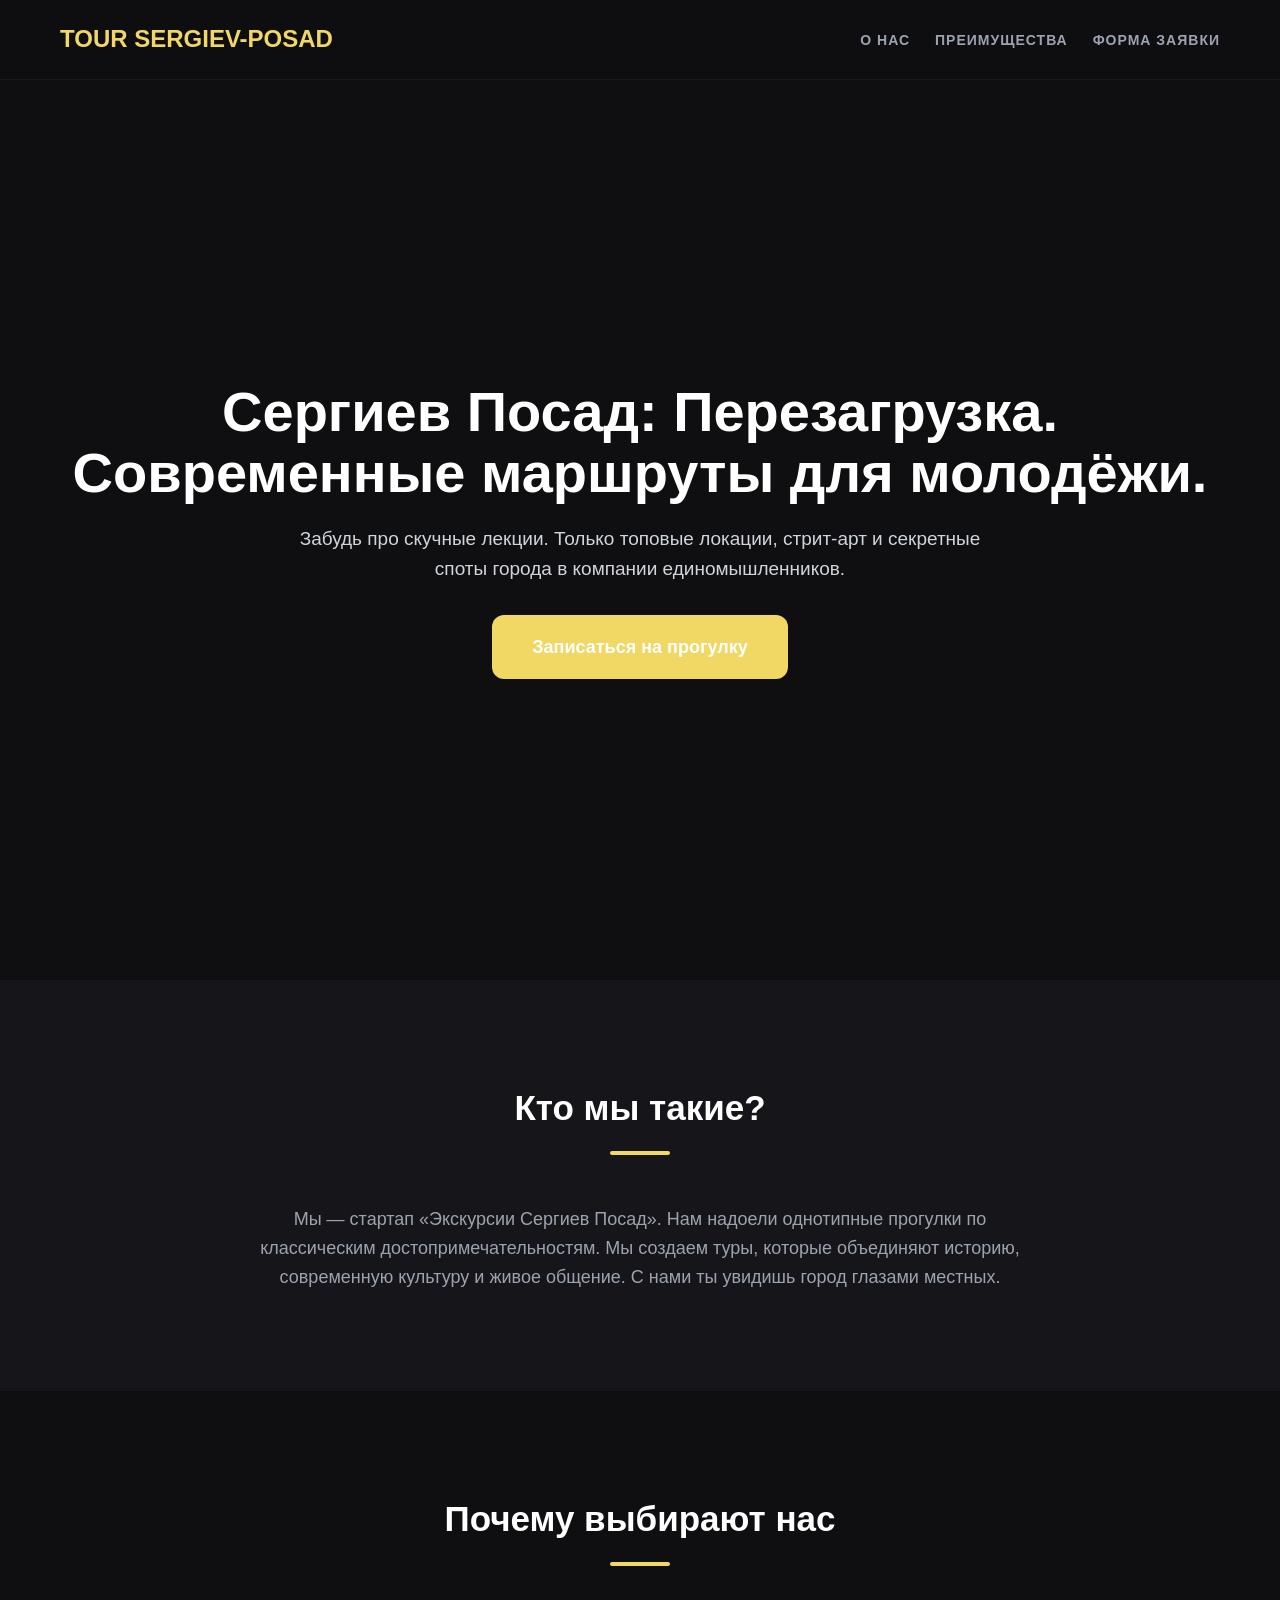
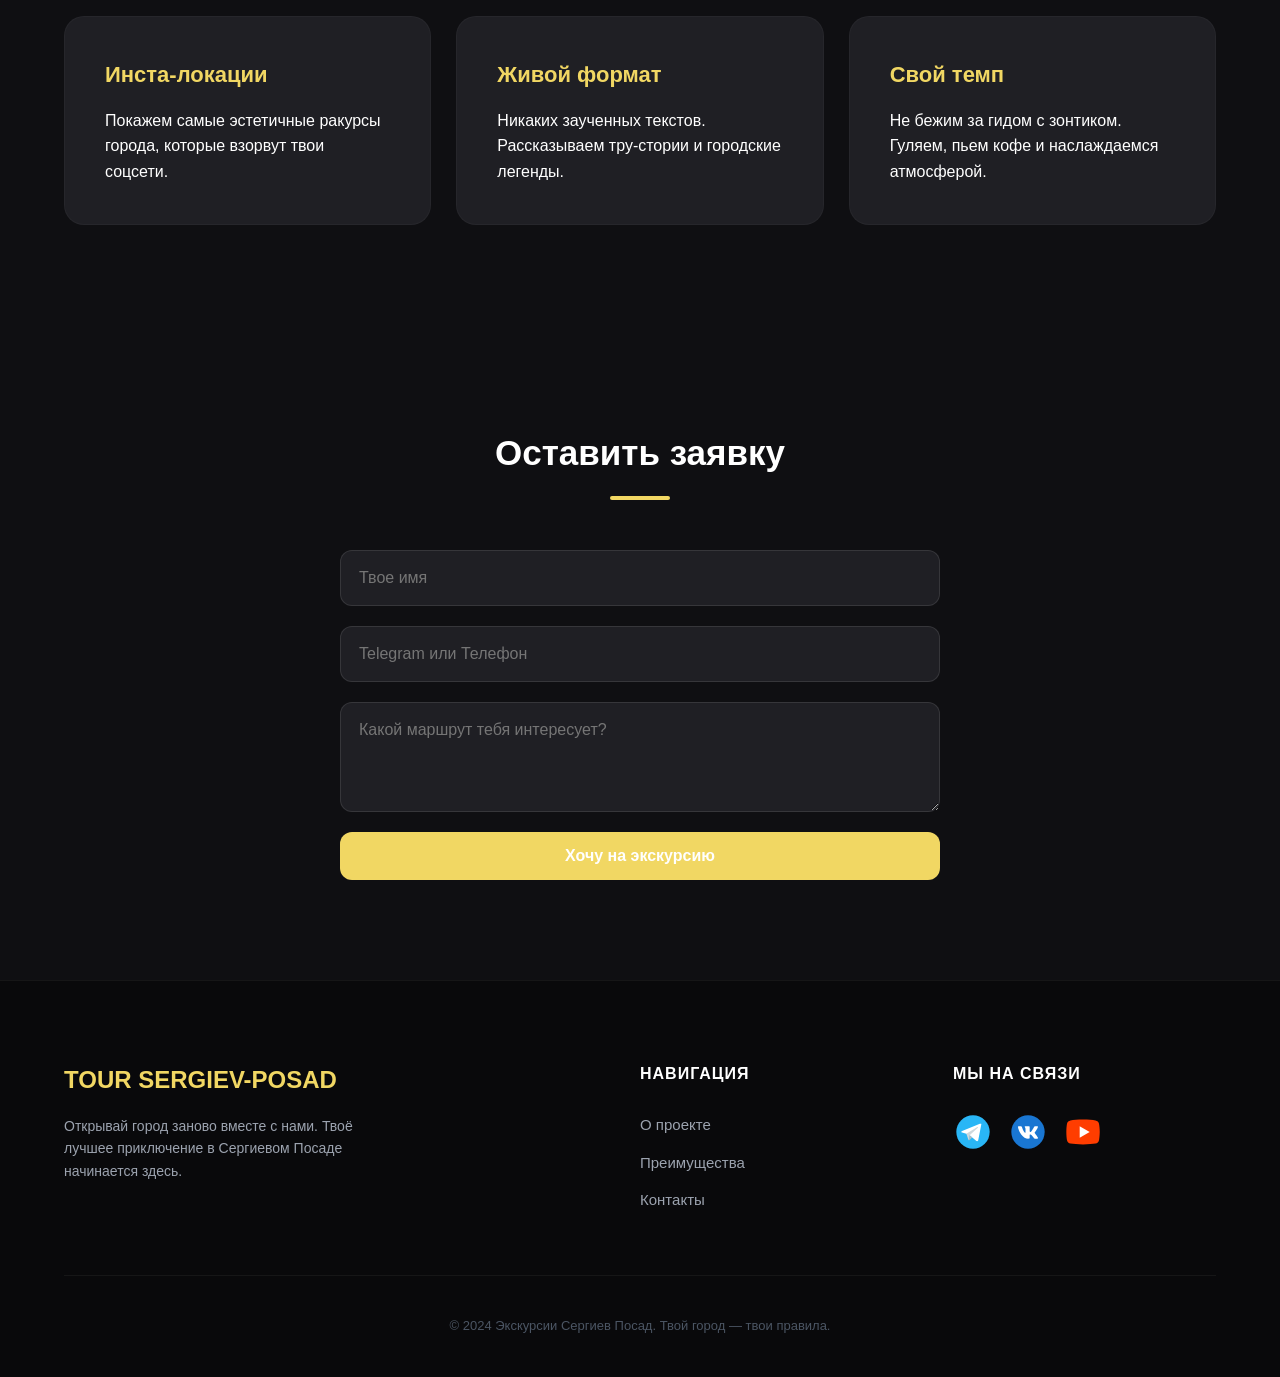
==== index.html @ 173a0145 "Add files via upload" ====
<!DOCTYPE html>
<html lang="ru">
<head>
    <meta charset="UTF-8">
    <meta name="viewport" content="width=device-width, initial-scale=1.0">
    <meta name="description" content="Экскурсии Сергиев Посад — авторские маршруты для молодёжи. Стрит-арт, секретные локации и никакой скучной истории.">
    <meta name="keywords" content="экскурсии Сергиев Посад, туры для молодежи, интересные места Посада, гид Сергиев Посад">
    <meta name="author" content="Команда Экскурсии Сергиев Посад">
    <meta name="google-site-verification" content="xAxU5WWlyPZFsu8_N-9CjtdOeN8Tk668DhFaNYPfjz0" />
    <meta property="og:type" content="website">
    <meta property="og:title" content="Экскурсии Сергиев Посад | Твой город — твои правила">
    <meta property="og:description" content="Покажем город, который не найти в учебниках. Стильно, активно, для своих.">
    <meta property="og:url" content="https://posad-modern.ru">
    <meta property="og:image" content="hero-bg.webp">
    <meta property="og:site_name" content="Экскурсии Сергиев Посад">

    <title>Экскурсии Сергиев Посад</title>
    <link rel="stylesheet" href="./css/reset.css">
    <link rel="stylesheet" href="./css/style.css">
    <link rel="stylesheet" href="./css/fonts.css">
</head>
<body>
<header class="header">
    <div class="container header__inner">
        <div class="header__logo"><a href="./index.html" class="header__logo-link">TOUR SERGIEV-POSAD</a></div>
        <nav class="header__nav">
            <ul class="header__nav-list">
                <li class="header__nav-item"><a href="#about" class="header__nav-link">О нас</a></li>
                <li class="header__nav-item"><a href="#features" class="header__nav-link">Преимущества</a></li>
                <li class="header__nav-item"><a href="#contact" class="header__nav-link">Форма заявки</a></li>
            </ul>
        </nav>
    </div>
</header>
<main class="main">
    <section class="hero">
        <div class="container hero__container">
            <h1 class="hero__title">Сергиев Посад: Перезагрузка. Современные маршруты для молодёжи.</h1>
            <p class="hero__description">Забудь про скучные лекции. Только топовые локации, стрит-арт и секретные споты города в компании единомышленников.</p>
            <a href="#contact" class="button button--large hero__button">Записаться на прогулку</a>
        </div>
    </section>
    <section id="about" class="about">
        <div class="container about__container">
            <h2 class="about__title">Кто мы такие?</h2>
            <div class="about__content">
                <p class="about__text">Мы — стартап «Экскурсии Сергиев Посад». Нам надоели однотипные прогулки по классическим достопримечательностям. Мы создаем туры, которые объединяют историю, современную культуру и живое общение. С нами ты увидишь город глазами местных.</p>
            </div>
        </div>
    </section>
    <section id="features" class="features">
        <div class="container features__container">
            <h2 class="features__title">Почему выбирают нас</h2>
            <div class="features__grid">
                <div class="feature-card">
                    <h3 class="feature-card__title">Инста-локации</h3>
                    <p class="feature-card__description">Покажем самые эстетичные ракурсы города, которые взорвут твои соцсети.</p>
                </div>
                <div class="feature-card">
                    <h3 class="feature-card__title">Живой формат</h3>
                    <p class="feature-card__description">Никаких заученных текстов. Рассказываем тру-стории и городские легенды.</p>
                </div>
                <div class="feature-card">
                    <h3 class="feature-card__title">Свой темп</h3>
                    <p class="feature-card__description">Не бежим за гидом с зонтиком. Гуляем, пьем кофе и наслаждаемся атмосферой.</p>
                </div>
            </div>
        </div>
    </section>
    <section id="contact" class="contact">
        <div class="container contact__container">
            <h2 class="contact__title">Оставить заявку</h2>
            <form class="contact__form form">
                <input type="text" class="form__input" placeholder="Твое имя" required>
                <input type="tel" class="form__input" placeholder="Telegram или Телефон" required>
                <textarea class="form__textarea" rows="4" placeholder="Какой маршрут тебя интересует?"></textarea>
                <button type="submit" class="button contact__submit">Хочу на экскурсию</button>
            </form>
        </div>
    </section>
</main>
<footer class="footer">
    <div class="container footer__container">
        <div class="footer__grid">
            <div class="footer__brand">
                <div class="footer__logo"><a href="./index.html" class="footer__logo-link">TOUR SERGIEV-POSAD</a></div>
                <p class="footer__slogan">Открывай город заново вместе с нами. Твоё лучшее приключение в Сергиевом Посаде начинается здесь.</p>
            </div>   
            <div class="footer__nav">
                <h4 class="footer__nav-title">Навигация</h4>
                <ul class="footer__nav-list">
                    <li class="footer__nav-item"><a href="#about" class="footer__nav-link">О проекте</a></li>
                    <li class="footer__nav-item"><a href="#features" class="footer__nav-link">Преимущества</a></li>
                    <li class="footer__nav-item"><a href="#contact" class="footer__nav-link">Контакты</a></li>
                </ul>
            </div>
            <div class="footer__social">
                <h4 class="footer__social-title">Мы на связи</h4>
                <div class="footer__social-list">
                    <a href="https://t.me" class="footer__social-link"><img src="./icons/icons-telegram.svg" alt="TG" class="footer__social-image"></a>
                    <a href="https://vk.com/" class="footer__social-link"><img src="./icons/icons-vk.svg" alt="VK" class="footer__social-image"></a>
                    <a href="https://www.youtube.com" class="footer__social-link"><img src="./icons/icons-youtube.svg" alt="YT" class="footer__social-image"></a>
                </div>
            </div>
        </div>
        <div class="footer__bottom">
            <p class="footer__copyright">&copy; 2024 Экскурсии Сергиев Посад. Твой город — твои правила.</p>
        </div>
    </div>
</footer>
</body>
</html>
---- css/style.css ----
* {
    margin: 0;
    padding: 0;
    box-sizing: border-box;
}

body {
    font-family: 'Montserrat', sans-serif;
    font-weight: 400;
    line-height: 1.6;
    color: #ffffff;
    background-color: #0f0f12;
}

.container {
    width: 90%;
    max-width: 1200px;
    margin: 0 auto;
}

.button {
    display: inline-block;
    background: #f1d763;
    color: #ffffff;
    padding: 15px 30px;
    border-radius: 12px;
    text-decoration: none;
    font-weight: 700;
    transition: 0.3s;
    border: none;
    cursor: pointer;
    text-align: center;
    font-family: 'Montserrat', sans-serif;
    font-size: 16px;
}

.button:hover {
    background: #ecca30;
    box-shadow: 0 10px 20px rgba(241, 203, 99, 0.3);
}

.button--large {
    padding: 18px 40px;
    font-size: 18px;
}

.header {
    background: rgba(15, 15, 18, 0.95);
    height: 80px;
    display: flex;
    align-items: center;
    border-bottom: 1px solid rgba(255, 255, 255, 0.05);
    position: sticky;
    top: 0;
    z-index: 100;
}

.header__inner {
    display: flex;
    justify-content: space-between;
    align-items: center;
    width: 100%;
    padding: 0 20px;
}

.header__logo-link, .footer__logo-link {
    font-size: 24px;
    font-weight: 700;
    color: #f1d763;
    text-decoration: none;
}

.header__nav-list {
    display: flex;
    list-style: none;
}

.header__nav-item {
    margin-left: 25px;
}

.header__nav-link {
    font-weight: 600;
    color: #9ca3af;
    text-decoration: none;
    transition: 0.3s;
    font-size: 14px;
    text-transform: uppercase;
    letter-spacing: 1px;
}

.header__nav-link:hover {
    color: #f1d763;
}

.hero {
    height: 100vh;
    background: linear-gradient(rgba(15, 15, 18, 0.7), rgba(15, 15, 18, 0.9)), 
                url('../img/sergiev-posad-bg.webp') no-repeat center center/cover;
    display: flex;
    align-items: center;
    text-align: center;
}

.hero__title {
    font-weight: 800;
    font-size: clamp(32px, 5vw, 56px);
    margin-bottom: 20px;
    line-height: 1.1;
}

.hero__description {
    font-size: 19px;
    color: #d1d5db;
    margin-bottom: 30px;
    max-width: 700px;
    margin-left: auto;
    margin-right: auto;
}

.about, .features, .contact {
    padding: 100px 0;
}

.contact {
    background: linear-gradient(rgba(15, 15, 18, 0.7), rgba(15, 15, 18, 0.9)), url(../img/sergiev-posad-contact.webp) no-repeat center center / cover;
}


.about__title, .features__title, .contact__title {
    font-weight: 800;
    font-size: 35px;
    text-align: center;
    margin-bottom: 50px;
    color: #ffffff;
}

.about__title::after, .features__title::after, .contact__title::after {
    content: '';
    display: block;
    width: 60px;
    height: 4px;
    background: #f1d763;
    margin: 15px auto 0;
    border-radius: 2px;
}

.about {
    background: #16161a;
}

.about__text {
    max-width: 800px;
    margin: 0 auto;
    font-size: 18px;
    color: #9ca3af;
    text-align: center;
}

.features__grid {
    display: grid;
    grid-template-columns: repeat(auto-fit, minmax(280px, 1fr));
    gap: 25px;
}

.feature-card {
    background: #1f1f24;
    padding: 40px;
    border-radius: 20px;
    text-align: left;
    border: 1px solid rgba(255, 255, 255, 0.03);
    transition: 0.4s;
}

.feature-card:hover {
    background: #24242b;
    border-color: rgba(99, 102, 241, 0.4);
}

.feature-card__title {
    font-weight: 700;
    font-size: 22px;
    margin-bottom: 15px;
    color: #f1d763;
}

.form {
    max-width: 600px;
    margin: 0 auto;
    display: flex;
    flex-direction: column;
    gap: 20px;
}

.form__input, .form__textarea {
    width: 100%;
    padding: 18px;
    background: #1f1f24;
    border: 1px solid rgba(255, 255, 255, 0.1);
    border-radius: 12px;
    color: #ffffff;
    font-size: 16px;
    font-family: 'Montserrat', sans-serif;
}

.form__input:focus, .form__textarea:focus {
    outline: none;
    border-color: #f1d763;
    background: #24242b;
}

.footer {
    padding: 80px 0 40px 0;
    background: #09090b;
    border-top: 1px solid rgba(255, 255, 255, 0.05);
}

.footer__grid {
    display: grid;
    grid-template-columns: 2fr 1fr 1fr;
    gap: 50px;
    margin-bottom: 50px;
}

.footer__slogan {
    font-size: 14px;
    color: #9ca3af;
    margin-top: 15px;
    max-width: 300px;
}

.footer__nav-title, 
.footer__social-title {
    color: #ffffff;
    font-size: 16px;
    font-weight: 700;
    margin-bottom: 25px;
    text-transform: uppercase;
    letter-spacing: 1px;
}

.footer__nav-list {
    list-style: none;
}

.footer__nav-item {
    margin-bottom: 12px;
}

.footer__nav-link {
    color: #9ca3af;
    text-decoration: none;
    font-size: 15px;
    transition: 0.3s;
}

.footer__nav-link:hover {
    color: #f1d763;
}

.footer__social-list {
    display: flex;
    gap: 15px;
}

.footer__social-image {
    display: block;
    width: 40px;
    height: 40px;
}

.footer__bottom {
    text-align: center;
    padding-top: 40px;
    border-top: 1px solid rgba(255, 255, 255, 0.05);
}

.footer__copyright {
    font-size: 13px;
    color: #4b5563;
}

@media (max-width: 768px) {
    .header__nav {
        display: none;
    }
    
    .hero {
        height: 80vh;
    }

    .footer__grid {
        grid-template-columns: 1fr;
        gap: 40px;
        text-align: center;
    }
    
    .footer__logo {
        justify-content: center;
    }

    .footer__slogan {
        margin: 15px auto 0;
    }
    
    .footer__social-list {
        justify-content: center;
    }
}
---- css/fonts.css ----
/* Regular */
@font-face {
    font-family: 'Montserrat';
    src: url('./fonts/Montserrat-Regular.woff2') format('woff2');
    font-weight: 400;
    font-style: normal;
    font-display: swap;
}

/* Medium */
@font-face {
    font-family: 'Montserrat';
    src: url('./fonts/Montserrat-Medium.woff2') format('woff2');
    font-weight: 500;
    font-style: normal;
    font-display: swap;
}

/* Bold */
@font-face {
    font-family: 'Montserrat';
    src: url('./fonts/Montserrat-Bold.woff2') format('woff2');
    font-weight: 700;
    font-style: normal;
    font-display: swap;
}

/* ExtraBold */
@font-face {
    font-family: 'Montserrat';
    src: url('./fonts/Montserrat-ExtraBold.woff2') format('woff2');
    font-weight: 800;
    font-style: normal;
    font-display: swap;
}
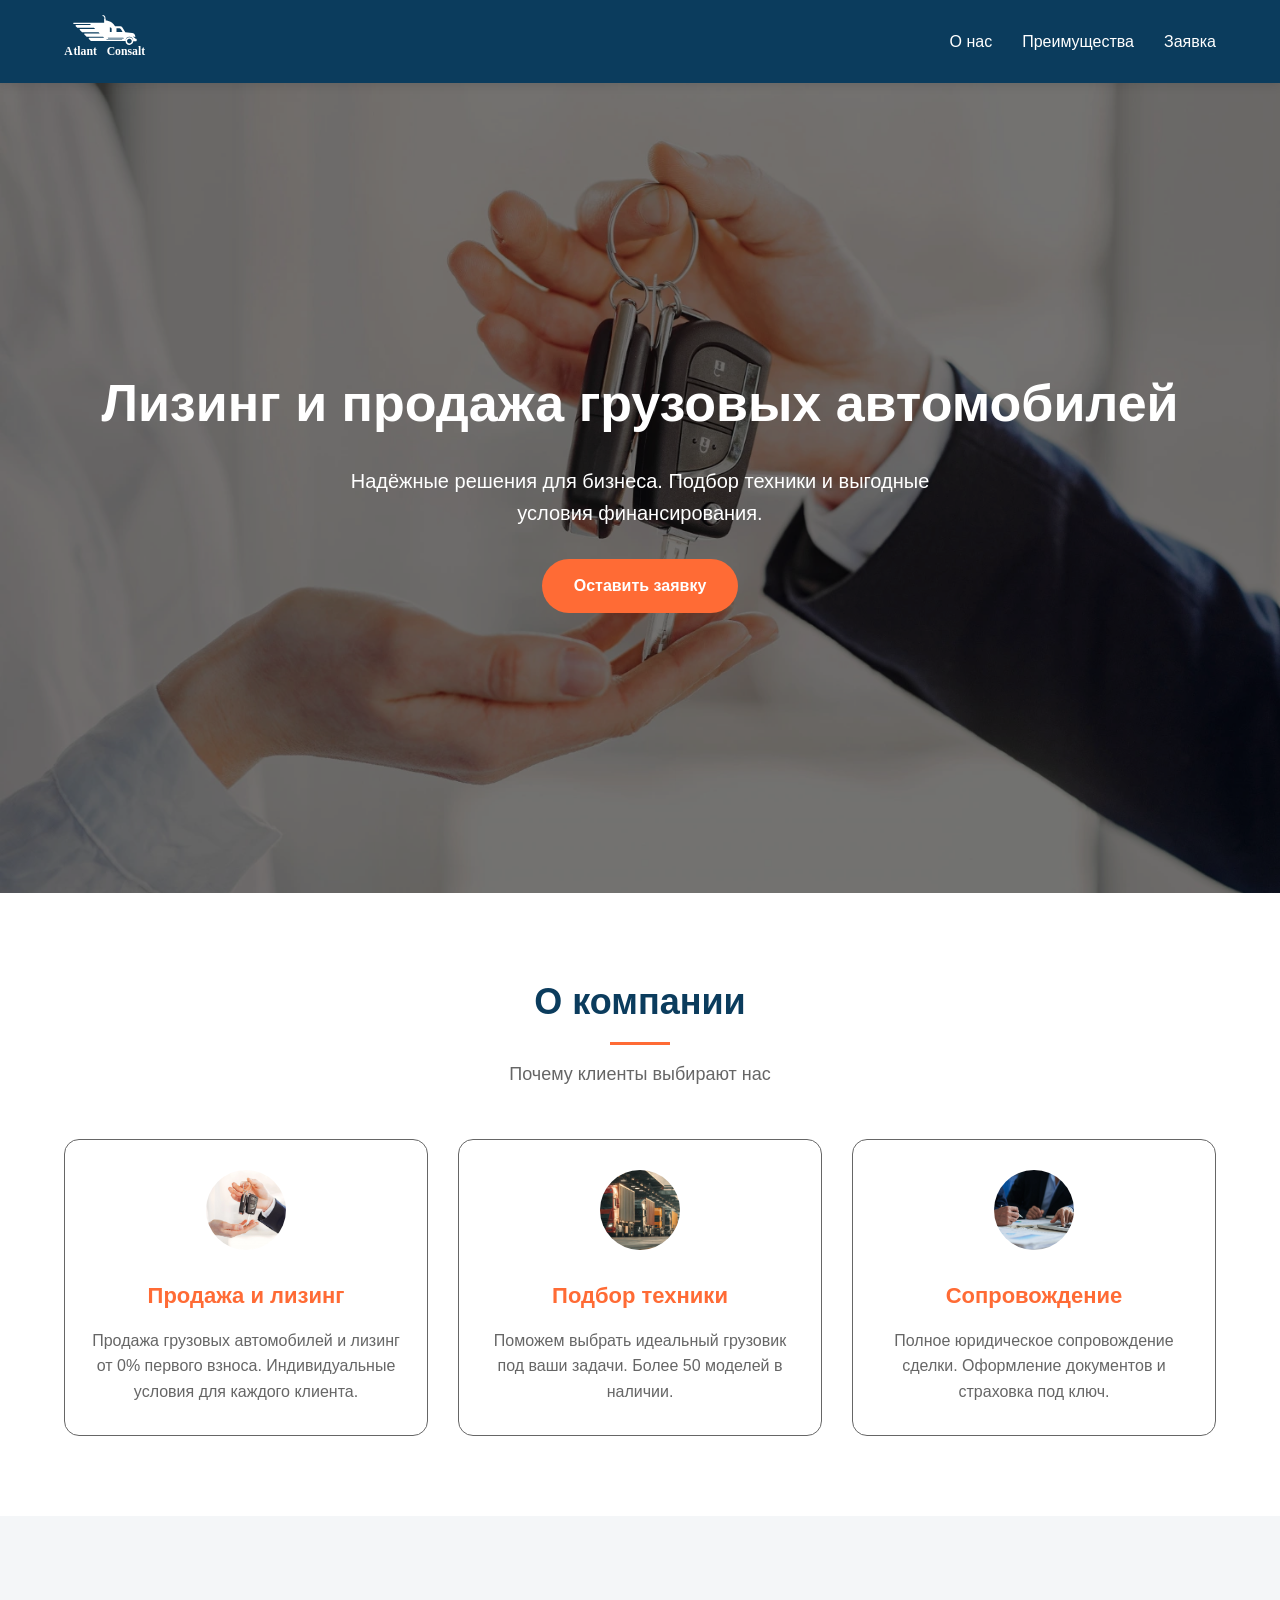
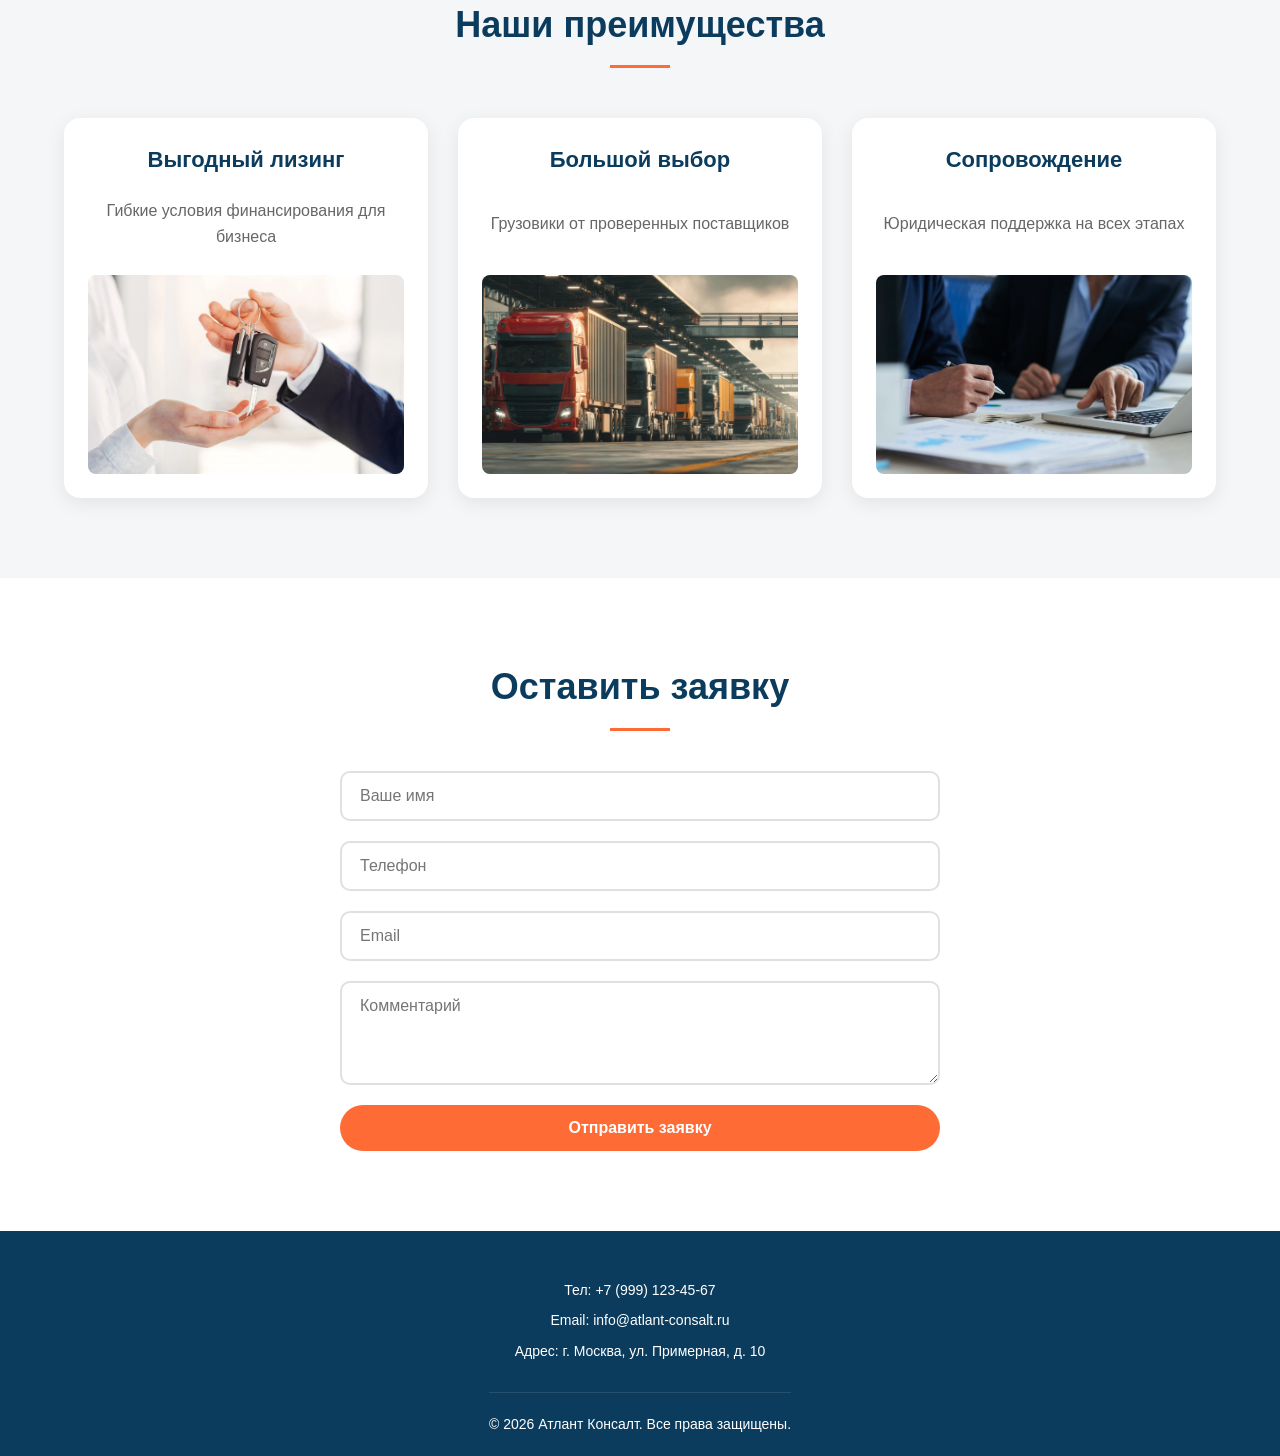
==== commit ef82f7ac: "Add files via upload" ====
--- a/index.html
+++ b/index.html
@@ -1,112 +1,138 @@
 <!DOCTYPE html>
-<html lang="ru">
+<html lang="en">
+
 <head>
     <meta charset="UTF-8">
     <meta name="viewport" content="width=device-width, initial-scale=1.0">
-    <meta name="description" content="Экскурсии Сергиев Посад — авторские маршруты для молодёжи. Стрит-арт, секретные локации и никакой скучной истории.">
-    <meta name="keywords" content="экскурсии Сергиев Посад, туры для молодежи, интересные места Посада, гид Сергиев Посад">
-    <meta name="author" content="Команда Экскурсии Сергиев Посад">
-    <meta name="google-site-verification" content="xAxU5WWlyPZFsu8_N-9CjtdOeN8Tk668DhFaNYPfjz0" />
-    <meta property="og:type" content="website">
-    <meta property="og:title" content="Экскурсии Сергиев Посад | Твой город — твои правила">
-    <meta property="og:description" content="Покажем город, который не найти в учебниках. Стильно, активно, для своих.">
-    <meta property="og:url" content="https://posad-modern.ru">
-    <meta property="og:image" content="hero-bg.webp">
-    <meta property="og:site_name" content="Экскурсии Сергиев Посад">
+    <title>Атлант Консалт</title>
+    <meta name="google-site-verification" content="G4zwEu5FNjh6REfWzgJAvGYbP-BQJkNqIsNCEa9ZBdk" />
+    <meta name="description"
+        content="Лизинг и продажа грузовых автомобилей для бизнеса. Выгодные условия, быстрый подбор техники, сопровождение сделки под ключ.">
+    <meta name="keywords"
+        content="лизинг грузовых авто, продажа грузовиков, финансирование для бизнеса, грузовые автомобили">
+    <meta name="robots" content="index, follow, max-image-preview:large">
+    <meta name="author" content="Атлант Консалт">
+    <link rel="canonical"
+        href="https://example.com СЮДА ВПИШИ СВОЙ САЙТСЮДА ВПИШИ СВОЙ САЙТСЮДА ВПИШИ СВОЙ САЙТСЮДА ВПИШИ СВОЙ САЙТСЮДА ВПИШИ СВОЙ САЙТСЮДА ВПИШИ СВОЙ САЙТСЮДА ВПИШИ СВОЙ САЙТСЮДА ВПИШИ СВОЙ САЙТСЮДА ВПИШИ СВОЙ САЙТСЮДА ВПИШИ СВОЙ САЙТ">
+    <link rel="stylesheet" href="css/style.css">
+    <link rel="icon" type="image/svg+xml" href="images/logo.svg">
+</head>
 
-    <title>Экскурсии Сергиев Посад</title>
-    <link rel="stylesheet" href="./css/reset.css">
-    <link rel="stylesheet" href="./css/style.css">
-    <link rel="stylesheet" href="./css/fonts.css">
-</head>
 <body>
-<header class="header">
-    <div class="container header__inner">
-        <div class="header__logo"><a href="./index.html" class="header__logo-link">TOUR SERGIEV-POSAD</a></div>
-        <nav class="header__nav">
-            <ul class="header__nav-list">
-                <li class="header__nav-item"><a href="#about" class="header__nav-link">О нас</a></li>
-                <li class="header__nav-item"><a href="#features" class="header__nav-link">Преимущества</a></li>
-                <li class="header__nav-item"><a href="#contact" class="header__nav-link">Форма заявки</a></li>
-            </ul>
-        </nav>
-    </div>
-</header>
-<main class="main">
-    <section class="hero">
-        <div class="container hero__container">
-            <h1 class="hero__title">Сергиев Посад: Перезагрузка. Современные маршруты для молодёжи.</h1>
-            <p class="hero__description">Забудь про скучные лекции. Только топовые локации, стрит-арт и секретные споты города в компании единомышленников.</p>
-            <a href="#contact" class="button button--large hero__button">Записаться на прогулку</a>
+    <header class="header">
+        <div class="header__container container">
+            <a class="header__logo" href="/">
+                <img class="header__logo-image" src="images/logo.svg" alt="Атлант Консалт логотип">
+            </a>
+            <nav class="header__nav">
+                <a class="header__link" href="#about">О нас</a>
+                <a class="header__link" href="#features">Преимущества</a>
+                <a class="header__link" href="#contact">Заявка</a>
+            </nav>
         </div>
-    </section>
-    <section id="about" class="about">
-        <div class="container about__container">
-            <h2 class="about__title">Кто мы такие?</h2>
-            <div class="about__content">
-                <p class="about__text">Мы — стартап «Экскурсии Сергиев Посад». Нам надоели однотипные прогулки по классическим достопримечательностям. Мы создаем туры, которые объединяют историю, современную культуру и живое общение. С нами ты увидишь город глазами местных.</p>
+    </header>
+
+    <main class="main">
+        <section class="hero">
+            <div class="hero__overlay"></div>
+            <div class="hero__container container">
+                <h1 class="hero__title">
+                    Лизинг и продажа грузовых автомобилей
+                </h1>
+                <p class="hero__text">
+                    Надёжные решения для бизнеса. Подбор техники и выгодные условия финансирования.
+                </p>
+                <a class="hero__button button" href="#contact">
+                    Оставить заявку
+                </a>
+            </div>
+        </section>
+
+        <section id="about" class="about">
+            <div class="about__overlay"></div>
+            <div class="about__container container">
+                <h2 class="about__title">О компании</h2>
+                <p class="about__subtitle">Почему клиенты выбирают нас</p>
+
+                <div class="about__list">
+                    <div class="about-card">
+                        <img class="about-card__image" src="images/leasing-image.webp" alt="Продажа и лизинг">
+                        <h3 class="about-card__title">Продажа и лизинг</h3>
+                        <p class="about-card__text">Продажа грузовых автомобилей и лизинг от 0% первого взноса.
+                            Индивидуальные условия для каждого клиента.</p>
+                    </div>
+
+                    <div class="about-card">
+                        <img class="about-card__image" src="images/selection-image.webp" alt="Подбор техники">
+                        <h3 class="about-card__title">Подбор техники</h3>
+                        <p class="about-card__text">Поможем выбрать идеальный грузовик под ваши задачи. Более 50 моделей
+                            в наличии.</p>
+                    </div>
+
+                    <div class="about-card">
+                        <img class="about-card__image" src="images/escort-image.webp" alt="Сопровождение">
+                        <h3 class="about-card__title">Сопровождение</h3>
+                        <p class="about-card__text">Полное юридическое сопровождение сделки. Оформление документов и
+                            страховка под ключ.</p>
+                    </div>
+                </div>
+            </div>
+        </section>
+
+        <section id="features" class="features">
+            <div class="features__container container">
+                <h2 class="features__title">Наши преимущества</h2>
+                <div class="features__list">
+                    <div class="feature-card">
+                        <h3 class="feature-card__title">Выгодный лизинг</h3>
+                        <p class="feature-card__text">Гибкие условия финансирования для бизнеса</p>
+                        <img class="feature-card__image" src="images/leasing-image.webp" alt="Выгодный лизинг">
+
+                    </div>
+                    <div class="feature-card">
+                        <h3 class="feature-card__title">Большой выбор</h3>
+                        <p class="feature-card__text">Грузовики от проверенных поставщиков</p>
+                        <img class="feature-card__image" src="images/selection-image.webp" alt="Большой выбор">
+
+                    </div>
+                    <div class="feature-card">
+                        <h3 class="feature-card__title">Сопровождение</h3>
+                        <p class="feature-card__text">Юридическая поддержка на всех этапах</p>
+                        <img class="feature-card__image" src="images/escort-image.webp" alt="Сопровождение">
+
+                    </div>
+                </div>
+            </div>
+        </section>
+
+        <section id="contact" class="contact">
+            <div class="contact__container container">
+                <h2 class="contact__title">Оставить заявку</h2>
+                <form class="contact__form" action="#" method="POST">
+                    <input class="contact__input" type="text" name="name" placeholder="Ваше имя" required>
+                    <input class="contact__input" type="tel" name="phone" placeholder="Телефон" required>
+                    <input class="contact__input" type="email" name="email" placeholder="Email">
+                    <textarea class="contact__textarea" name="comment" placeholder="Комментарий" rows="4"></textarea>
+                    <button class="contact__button button" type="submit">
+                        Отправить заявку
+                    </button>
+                </form>
+            </div>
+        </section>
+    </main>
+
+    <footer class="footer">
+        <div class="footer__container container">
+            <div class="footer__contacts">
+                <p class="footer__text">Тел: +7 (999) 123-45-67</p>
+                <p class="footer__text">Email: info@atlant-consalt.ru</p>
+                <p class="footer__text">Адрес: г. Москва, ул. Примерная, д. 10</p>
+                <p class="footer__copy">
+                    © 2026 Атлант Консалт. Все права защищены.
+                </p>
             </div>
         </div>
-    </section>
-    <section id="features" class="features">
-        <div class="container features__container">
-            <h2 class="features__title">Почему выбирают нас</h2>
-            <div class="features__grid">
-                <div class="feature-card">
-                    <h3 class="feature-card__title">Инста-локации</h3>
-                    <p class="feature-card__description">Покажем самые эстетичные ракурсы города, которые взорвут твои соцсети.</p>
-                </div>
-                <div class="feature-card">
-                    <h3 class="feature-card__title">Живой формат</h3>
-                    <p class="feature-card__description">Никаких заученных текстов. Рассказываем тру-стории и городские легенды.</p>
-                </div>
-                <div class="feature-card">
-                    <h3 class="feature-card__title">Свой темп</h3>
-                    <p class="feature-card__description">Не бежим за гидом с зонтиком. Гуляем, пьем кофе и наслаждаемся атмосферой.</p>
-                </div>
-            </div>
-        </div>
-    </section>
-    <section id="contact" class="contact">
-        <div class="container contact__container">
-            <h2 class="contact__title">Оставить заявку</h2>
-            <form class="contact__form form">
-                <input type="text" class="form__input" placeholder="Твое имя" required>
-                <input type="tel" class="form__input" placeholder="Telegram или Телефон" required>
-                <textarea class="form__textarea" rows="4" placeholder="Какой маршрут тебя интересует?"></textarea>
-                <button type="submit" class="button contact__submit">Хочу на экскурсию</button>
-            </form>
-        </div>
-    </section>
-</main>
-<footer class="footer">
-    <div class="container footer__container">
-        <div class="footer__grid">
-            <div class="footer__brand">
-                <div class="footer__logo"><a href="./index.html" class="footer__logo-link">TOUR SERGIEV-POSAD</a></div>
-                <p class="footer__slogan">Открывай город заново вместе с нами. Твоё лучшее приключение в Сергиевом Посаде начинается здесь.</p>
-            </div>   
-            <div class="footer__nav">
-                <h4 class="footer__nav-title">Навигация</h4>
-                <ul class="footer__nav-list">
-                    <li class="footer__nav-item"><a href="#about" class="footer__nav-link">О проекте</a></li>
-                    <li class="footer__nav-item"><a href="#features" class="footer__nav-link">Преимущества</a></li>
-                    <li class="footer__nav-item"><a href="#contact" class="footer__nav-link">Контакты</a></li>
-                </ul>
-            </div>
-            <div class="footer__social">
-                <h4 class="footer__social-title">Мы на связи</h4>
-                <div class="footer__social-list">
-                    <a href="https://t.me" class="footer__social-link"><img src="./icons/icons-telegram.svg" alt="TG" class="footer__social-image"></a>
-                    <a href="https://vk.com/" class="footer__social-link"><img src="./icons/icons-vk.svg" alt="VK" class="footer__social-image"></a>
-                    <a href="https://www.youtube.com" class="footer__social-link"><img src="./icons/icons-youtube.svg" alt="YT" class="footer__social-image"></a>
-                </div>
-            </div>
-        </div>
-        <div class="footer__bottom">
-            <p class="footer__copyright">&copy; 2024 Экскурсии Сергиев Посад. Твой город — твои правила.</p>
-        </div>
-    </div>
-</footer>
+    </footer>
 </body>
-</html>
+
+</html>
--- a/css/style.css
+++ b/css/style.css
@@ -1,15 +1,29 @@
+:root {
+    --color-primary: #0b3c5d;
+    --color-secondary: #328cc1;
+    --color-accent: #ff6b35;
+    --color-white: #ffffff;
+    --color-dark: #1d2124;
+    --color-gray-light: #f4f6f8;
+    --color-gray: #666666;
+    --transition: all 0.3s ease;
+}
+
 * {
     margin: 0;
     padding: 0;
     box-sizing: border-box;
 }
 
+html {
+    scroll-behavior: smooth;
+}
+
 body {
-    font-family: 'Montserrat', sans-serif;
-    font-weight: 400;
+    font-family: 'Arial', 'Helvetica', sans-serif;
+    color: var(--color-dark);
     line-height: 1.6;
-    color: #ffffff;
-    background-color: #0f0f12;
+    overflow-x: hidden;
 }
 
 .container {
@@ -20,290 +34,509 @@
 
 .button {
     display: inline-block;
-    background: #f1d763;
-    color: #ffffff;
-    padding: 15px 30px;
-    border-radius: 12px;
+    background: var(--color-accent);
+    color: var(--color-white);
+    padding: 14px 32px;
+    border-radius: 50px;
     text-decoration: none;
-    font-weight: 700;
-    transition: 0.3s;
+    font-weight: bold;
+    transition: var(--transition);
+    cursor: pointer;
     border: none;
-    cursor: pointer;
-    text-align: center;
-    font-family: 'Montserrat', sans-serif;
     font-size: 16px;
+    text-align: center;
 }
 
 .button:hover {
-    background: #ecca30;
-    box-shadow: 0 10px 20px rgba(241, 203, 99, 0.3);
-}
-
-.button--large {
-    padding: 18px 40px;
-    font-size: 18px;
+    background: var(--color-secondary);
+    box-shadow: 0 5px 15px rgba(0, 0, 0, 0.2);
 }
 
 .header {
-    background: rgba(15, 15, 18, 0.95);
-    height: 80px;
-    display: flex;
-    align-items: center;
-    border-bottom: 1px solid rgba(255, 255, 255, 0.05);
+    background: var(--color-primary);
+    padding: 15px 0;
     position: sticky;
     top: 0;
-    z-index: 100;
-}
-
-.header__inner {
+    z-index: 1000;
+    box-shadow: 0 2px 10px rgba(0, 0, 0, 0.1);
+}
+
+.header__container {
     display: flex;
     justify-content: space-between;
     align-items: center;
-    width: 100%;
-    padding: 0 20px;
-}
-
-.header__logo-link, .footer__logo-link {
-    font-size: 24px;
-    font-weight: 700;
-    color: #f1d763;
+    flex-wrap: wrap;
+}
+
+.header__logo {
+    display: inline-block;
+}
+
+.header__logo-image {
+    height: 45px;
+    width: auto;
+    filter: brightness(0) saturate(100%) invert(100%) sepia(0%) saturate(2%) hue-rotate(265deg) brightness(109%) contrast(101%);
+}
+
+.header__logo-image:hover {
+    filter: brightness(0) saturate(100%) invert(47%) sepia(40%) saturate(3148%) hue-rotate(341deg) brightness(112%) contrast(101%);
+    transition: var(--transition);
+}
+
+.header__nav {
+    display: flex;
+    gap: 30px;
+}
+
+.header__link {
+    color: var(--color-white);
     text-decoration: none;
-}
-
-.header__nav-list {
-    display: flex;
-    list-style: none;
-}
-
-.header__nav-item {
-    margin-left: 25px;
-}
-
-.header__nav-link {
-    font-weight: 600;
-    color: #9ca3af;
-    text-decoration: none;
-    transition: 0.3s;
-    font-size: 14px;
-    text-transform: uppercase;
-    letter-spacing: 1px;
-}
-
-.header__nav-link:hover {
-    color: #f1d763;
+    font-weight: 500;
+    transition: var(--transition);
+    position: relative;
+}
+
+.header__link:hover {
+    color: var(--color-accent);
+}
+
+.header__link::after {
+    content: '';
+    position: absolute;
+    bottom: -5px;
+    left: 0;
+    width: 0;
+    height: 2px;
+    background: var(--color-accent);
+    transition: var(--transition);
 }
 
 .hero {
-    height: 100vh;
-    background: linear-gradient(rgba(15, 15, 18, 0.7), rgba(15, 15, 18, 0.9)), 
-                url('../img/sergiev-posad-bg.webp') no-repeat center center/cover;
+    position: relative;
+    background: url('../images/leasing-image.webp') center/cover no-repeat;
+    min-height: 90vh;
     display: flex;
     align-items: center;
-    text-align: center;
+    color: var(--color-white);
+}
+
+.hero__overlay {
+    position: absolute;
+    top: 0;
+    left: 0;
+    right: 0;
+    bottom: 0;
+    background: rgba(0, 0, 0, 0.55);
+}
+
+.hero__container {
+    position: relative;
+    z-index: 2;
+    text-align: center;
+    padding: 100px 0;
 }
 
 .hero__title {
-    font-weight: 800;
-    font-size: clamp(32px, 5vw, 56px);
+    font-size: 52px;
+    font-weight: bold;
     margin-bottom: 20px;
-    line-height: 1.1;
-}
-
-.hero__description {
-    font-size: 19px;
-    color: #d1d5db;
+    animation: fadeInUp 0.8s ease;
+}
+
+.hero__text {
+    font-size: 20px;
     margin-bottom: 30px;
-    max-width: 700px;
+    max-width: 600px;
     margin-left: auto;
     margin-right: auto;
-}
-
-.about, .features, .contact {
-    padding: 100px 0;
+    animation: fadeInUp 1s ease;
+}
+
+.hero__button {
+    animation: fadeInUp 1.2s ease;
+}
+
+.about {
+    position: relative;
+    padding: 80px 0;
+    color: var(--color-white);
+}
+
+.about__overlay {
+    position: absolute;
+    top: 0;
+    left: 0;
+    right: 0;
+    bottom: 0;
+    background: var(--color-white);
+}
+
+.about__container {
+    position: relative;
+    z-index: 2;
+}
+
+.about__title {
+    text-align: center;
+    font-size: 36px;
+    color: var(--color-primary);
+    margin-bottom: 15px;
+    position: relative;
+    padding-bottom: 15px;
+}
+
+.about__title::after {
+    content: '';
+    position: absolute;
+    bottom: 0;
+    left: 50%;
+    transform: translateX(-50%);
+    width: 60px;
+    height: 3px;
+    background: var(--color-accent);
+}
+
+.about__subtitle {
+    text-align: center;
+    font-size: 18px;
+    color: var(--color-gray);
+    margin-bottom: 50px;
+}
+
+.about__list {
+    display: grid;
+    grid-template-columns: repeat(3, 1fr);
+    gap: 30px;
+}
+
+.about-card {
+    background: rgba(255, 255, 255, 0.1);
+    backdrop-filter: blur(5px);
+    padding: 30px 20px;
+    border-radius: 15px;
+    text-align: center;
+    transition: var(--transition);
+    border: 1px solid var(--color-gray);
+}
+
+.about-card:hover {
+    border-color: var(--color-accent);
+}
+
+.about-card__image {
+    width: 80px;
+    height: 80px;
+    object-fit: cover;
+    margin-bottom: 20px;
+    border-radius: 50%;
+}
+
+.about-card__title {
+    font-size: 22px;
+    color: var(--color-accent);
+    margin-bottom: 15px;
+}
+
+.about-card__text {
+    font-size: 16px;
+    line-height: 1.6;
+    color: var(--color-gray);
+}
+
+@media (max-width: 768px) {
+    .about {
+        padding: 60px 0;
+    }
+    
+    .about__title {
+        font-size: 28px;
+    }
+    
+    .about__subtitle {
+        font-size: 16px;
+    }
+    
+    .about__list {
+        grid-template-columns: 1fr;
+        gap: 20px;
+    }
+    
+    .about-card {
+        padding: 25px;
+    }
+    
+    .about-card__title {
+        font-size: 20px;
+    }
+}
+
+@media (min-width: 769px) and (max-width: 1024px) {
+    .about__list {
+        grid-template-columns: repeat(2, 1fr);
+    }
+}
+
+.features {
+    padding: 80px 0;
+    background: var(--color-gray-light);
+}
+
+.features__title {
+    text-align: center;
+    font-size: 36px;
+    color: var(--color-primary);
+    margin-bottom: 50px;
+    position: relative;
+    padding-bottom: 15px;
+}
+
+.features__title::after {
+    content: '';
+    position: absolute;
+    bottom: 0;
+    left: 50%;
+    transform: translateX(-50%);
+    width: 60px;
+    height: 3px;
+    background: var(--color-accent);
+}
+
+.features__list {
+    display: grid;
+    grid-template-columns: repeat(3, 1fr);
+    gap: 30px;
+}
+
+.feature-card {
+    display: flex;
+    flex-direction: column;
+    justify-content: space-between;
+    background: var(--color-white);
+    padding: 24px;
+    border-radius: 16px;
+    text-align: center;
+    transition: var(--transition);
+    box-shadow: 0 5px 20px rgba(0, 0, 0, 0.08);
+}
+
+.feature-card__image {
+    width: 100%;
+    height: 60%;
+    margin-top: 20px;
+    border-radius: 8px;
+    object-fit: cover;
+}
+
+.feature-card__title {
+    font-size: 22px;
+    color: var(--color-primary);
+    margin-bottom: 15px;
+}
+
+.feature-card__text {
+    font-size: 16px;
+    color: var(--color-gray);
+    line-height: 1.6;
 }
 
 .contact {
-    background: linear-gradient(rgba(15, 15, 18, 0.7), rgba(15, 15, 18, 0.9)), url(../img/sergiev-posad-contact.webp) no-repeat center center / cover;
-}
-
-
-.about__title, .features__title, .contact__title {
-    font-weight: 800;
-    font-size: 35px;
-    text-align: center;
-    margin-bottom: 50px;
-    color: #ffffff;
-}
-
-.about__title::after, .features__title::after, .contact__title::after {
+    padding: 80px 0;
+    background: var(--color-white);
+}
+
+.contact__title {
+    text-align: center;
+    font-size: 36px;
+    color: var(--color-primary);
+    margin-bottom: 40px;
+    position: relative;
+    padding-bottom: 15px;
+}
+
+.contact__title::after {
     content: '';
-    display: block;
+    position: absolute;
+    bottom: 0;
+    left: 50%;
+    transform: translateX(-50%);
     width: 60px;
-    height: 4px;
-    background: #f1d763;
-    margin: 15px auto 0;
-    border-radius: 2px;
-}
-
-.about {
-    background: #16161a;
-}
-
-.about__text {
-    max-width: 800px;
-    margin: 0 auto;
-    font-size: 18px;
-    color: #9ca3af;
-    text-align: center;
-}
-
-.features__grid {
-    display: grid;
-    grid-template-columns: repeat(auto-fit, minmax(280px, 1fr));
-    gap: 25px;
-}
-
-.feature-card {
-    background: #1f1f24;
-    padding: 40px;
-    border-radius: 20px;
-    text-align: left;
-    border: 1px solid rgba(255, 255, 255, 0.03);
-    transition: 0.4s;
-}
-
-.feature-card:hover {
-    background: #24242b;
-    border-color: rgba(99, 102, 241, 0.4);
-}
-
-.feature-card__title {
-    font-weight: 700;
-    font-size: 22px;
-    margin-bottom: 15px;
-    color: #f1d763;
-}
-
-.form {
+    height: 3px;
+    background: var(--color-accent);
+}
+
+.contact__form {
+    display: flex;
+    flex-direction: column;
+    gap: 20px;
     max-width: 600px;
     margin: 0 auto;
-    display: flex;
-    flex-direction: column;
-    gap: 20px;
-}
-
-.form__input, .form__textarea {
+}
+
+.contact__input,
+.contact__textarea {
+    padding: 14px 18px;
+    border: 2px solid #e0e0e0;
+    border-radius: 10px;
+    font-size: 16px;
+    transition: var(--transition);
+    font-family: inherit;
+}
+
+.contact__input:focus,
+.contact__textarea:focus {
+    outline: none;
+    border-color: var(--color-secondary);
+    box-shadow: 0 0 0 3px rgba(50, 140, 193, 0.1);
+}
+
+.contact__textarea {
+    resize: vertical;
+}
+
+.contact__button {
     width: 100%;
-    padding: 18px;
-    background: #1f1f24;
-    border: 1px solid rgba(255, 255, 255, 0.1);
-    border-radius: 12px;
-    color: #ffffff;
-    font-size: 16px;
-    font-family: 'Montserrat', sans-serif;
-}
-
-.form__input:focus, .form__textarea:focus {
-    outline: none;
-    border-color: #f1d763;
-    background: #24242b;
-}
-
+    cursor: pointer;
+}
+
+/* Подвал */
 .footer {
-    padding: 80px 0 40px 0;
-    background: #09090b;
-    border-top: 1px solid rgba(255, 255, 255, 0.05);
-}
-
-.footer__grid {
-    display: grid;
-    grid-template-columns: 2fr 1fr 1fr;
-    gap: 50px;
-    margin-bottom: 50px;
-}
-
-.footer__slogan {
+    background: var(--color-primary);
+    color: var(--color-white);
+    padding: 40px 0 20px;
+}
+
+.footer__container {
+    display: flex;
+    justify-content: center;
+    align-items: center;
+    flex-wrap: wrap;
+    gap: 30px;
+}
+
+.footer__logo {
+    display: flex;
+    align-items: center;
+    gap: 10px;
+    font-size: 20px;
+    font-weight: bold;
+}
+
+.footer__logo-image {
+    height: 40px;
+    width: auto;
+}
+
+.footer__contacts {
+    text-align: center;
+}
+
+.footer__text {
+    margin: 8px 0;
     font-size: 14px;
-    color: #9ca3af;
-    margin-top: 15px;
-    max-width: 300px;
-}
-
-.footer__nav-title, 
-.footer__social-title {
-    color: #ffffff;
-    font-size: 16px;
-    font-weight: 700;
-    margin-bottom: 25px;
-    text-transform: uppercase;
-    letter-spacing: 1px;
-}
-
-.footer__nav-list {
-    list-style: none;
-}
-
-.footer__nav-item {
-    margin-bottom: 12px;
-}
-
-.footer__nav-link {
-    color: #9ca3af;
-    text-decoration: none;
-    font-size: 15px;
-    transition: 0.3s;
-}
-
-.footer__nav-link:hover {
-    color: #f1d763;
-}
-
-.footer__social-list {
-    display: flex;
-    gap: 15px;
-}
-
-.footer__social-image {
-    display: block;
-    width: 40px;
-    height: 40px;
-}
-
-.footer__bottom {
-    text-align: center;
-    padding-top: 40px;
-    border-top: 1px solid rgba(255, 255, 255, 0.05);
-}
-
-.footer__copyright {
-    font-size: 13px;
-    color: #4b5563;
+}
+
+.footer__copy {
+    text-align: center;
+    margin-top: 30px;
+    padding-top: 20px;
+    border-top: 1px solid rgba(255, 255, 255, 0.1);
+    font-size: 14px;
+}
+
+@keyframes fadeInUp {
+    from {
+        opacity: 0;
+        transform: translateY(30px);
+    }
+
+    to {
+        opacity: 1;
+        transform: translateY(0);
+    }
 }
 
 @media (max-width: 768px) {
+    .header__container {
+        flex-direction: column;
+        gap: 15px;
+    }
+
     .header__nav {
-        display: none;
-    }
-    
-    .hero {
-        height: 80vh;
-    }
-
-    .footer__grid {
+        gap: 20px;
+    }
+
+    .hero__title {
+        font-size: 36px;
+    }
+
+    .hero__text {
+        font-size: 18px;
+    }
+
+    .hero__container {
+        padding: 60px 0;
+    }
+
+    .about__title,
+    .features__title,
+    .contact__title {
+        font-size: 28px;
+    }
+
+    .about__text {
+        font-size: 16px;
+    }
+
+    .features__list {
         grid-template-columns: 1fr;
-        gap: 40px;
+        gap: 20px;
+    }
+
+    .feature-card {
+        padding: 25px;
+    }
+
+    .footer__container {
+        flex-direction: column;
         text-align: center;
     }
-    
+
     .footer__logo {
         justify-content: center;
     }
-
-    .footer__slogan {
-        margin: 15px auto 0;
-    }
-    
-    .footer__social-list {
-        justify-content: center;
-    }
-}
+}
+
+@media (max-width: 480px) {
+    .hero__title {
+        font-size: 28px;
+    }
+
+    .hero__text {
+        font-size: 16px;
+    }
+
+    .button {
+        padding: 12px 24px;
+        font-size: 14px;
+    }
+
+    .header__link {
+        font-size: 14px;
+    }
+
+    .contact__input,
+    .contact__textarea {
+        padding: 12px 15px;
+        font-size: 14px;
+    }
+}
+
+@media (min-width: 769px) and (max-width: 1024px) {
+    .features__list {
+        grid-template-columns: repeat(2, 1fr);
+    }
+
+    .hero__title {
+        font-size: 44px;
+    }
+}
